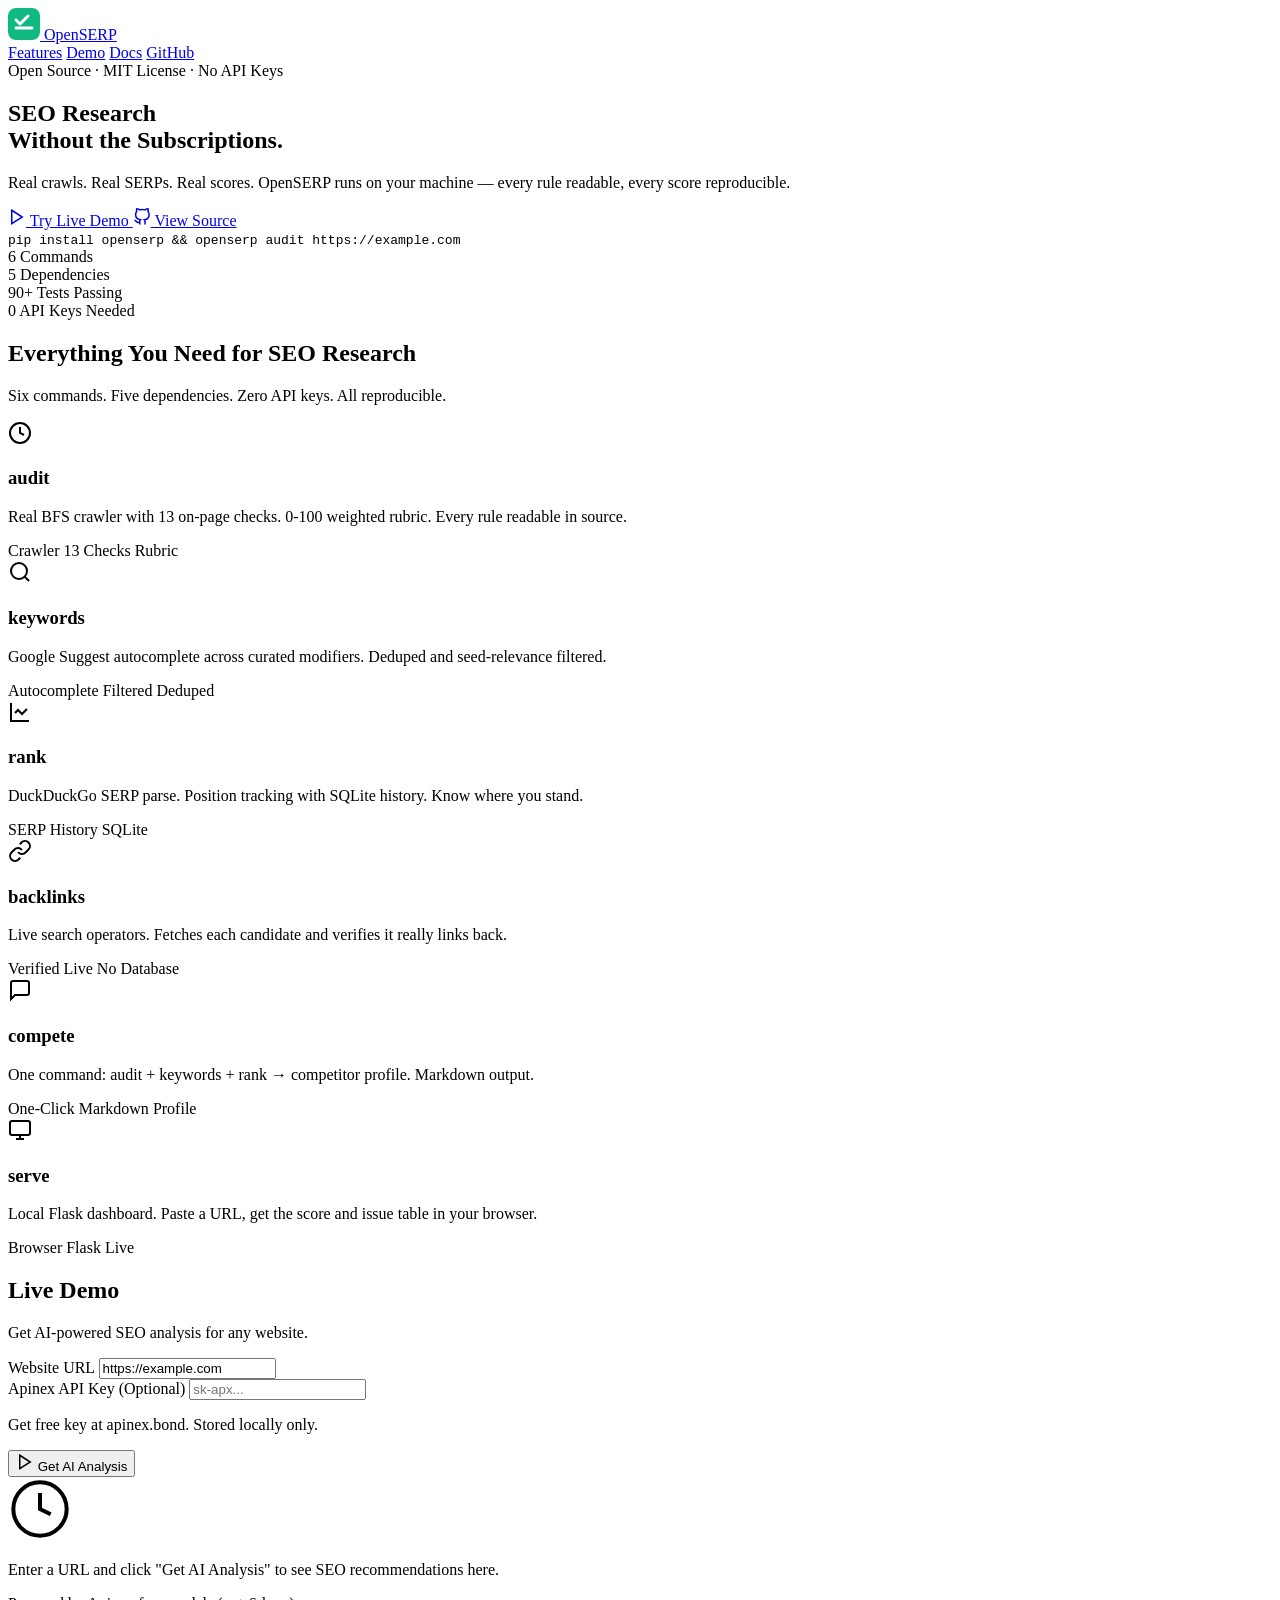
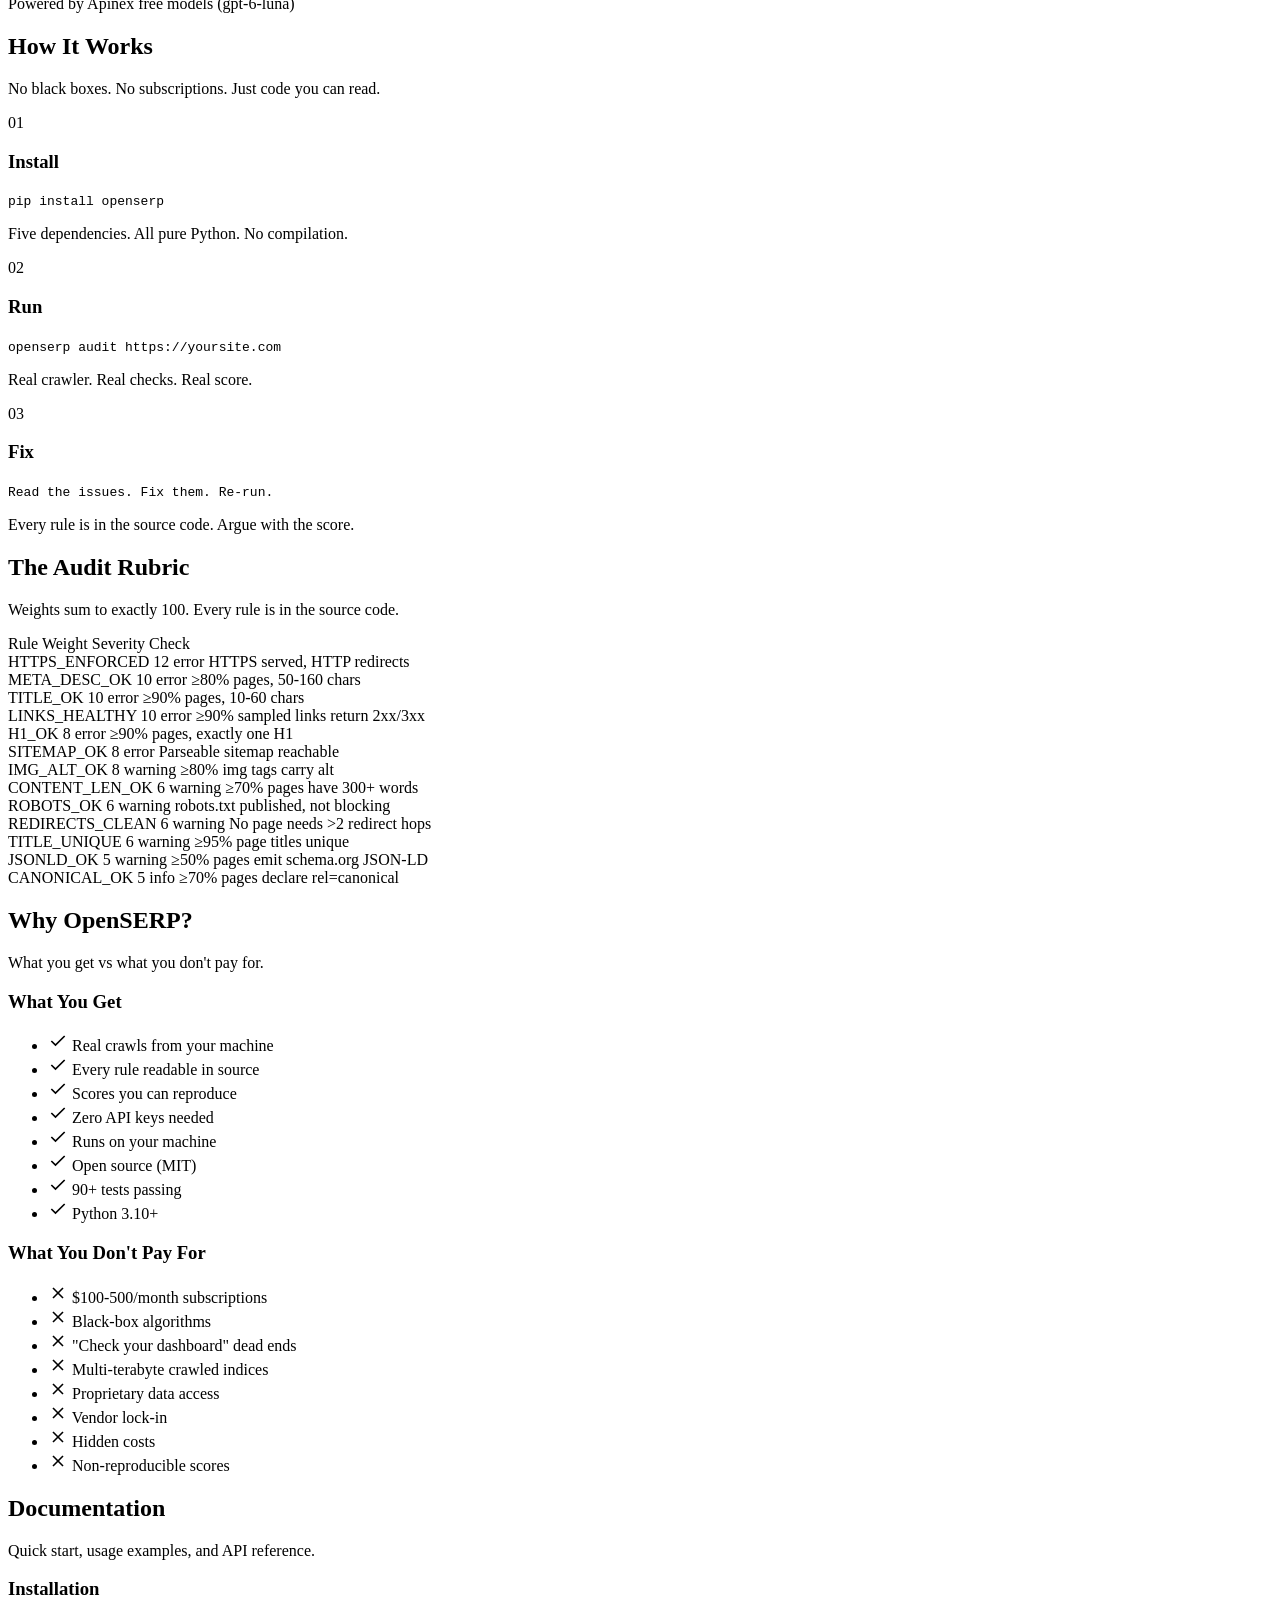
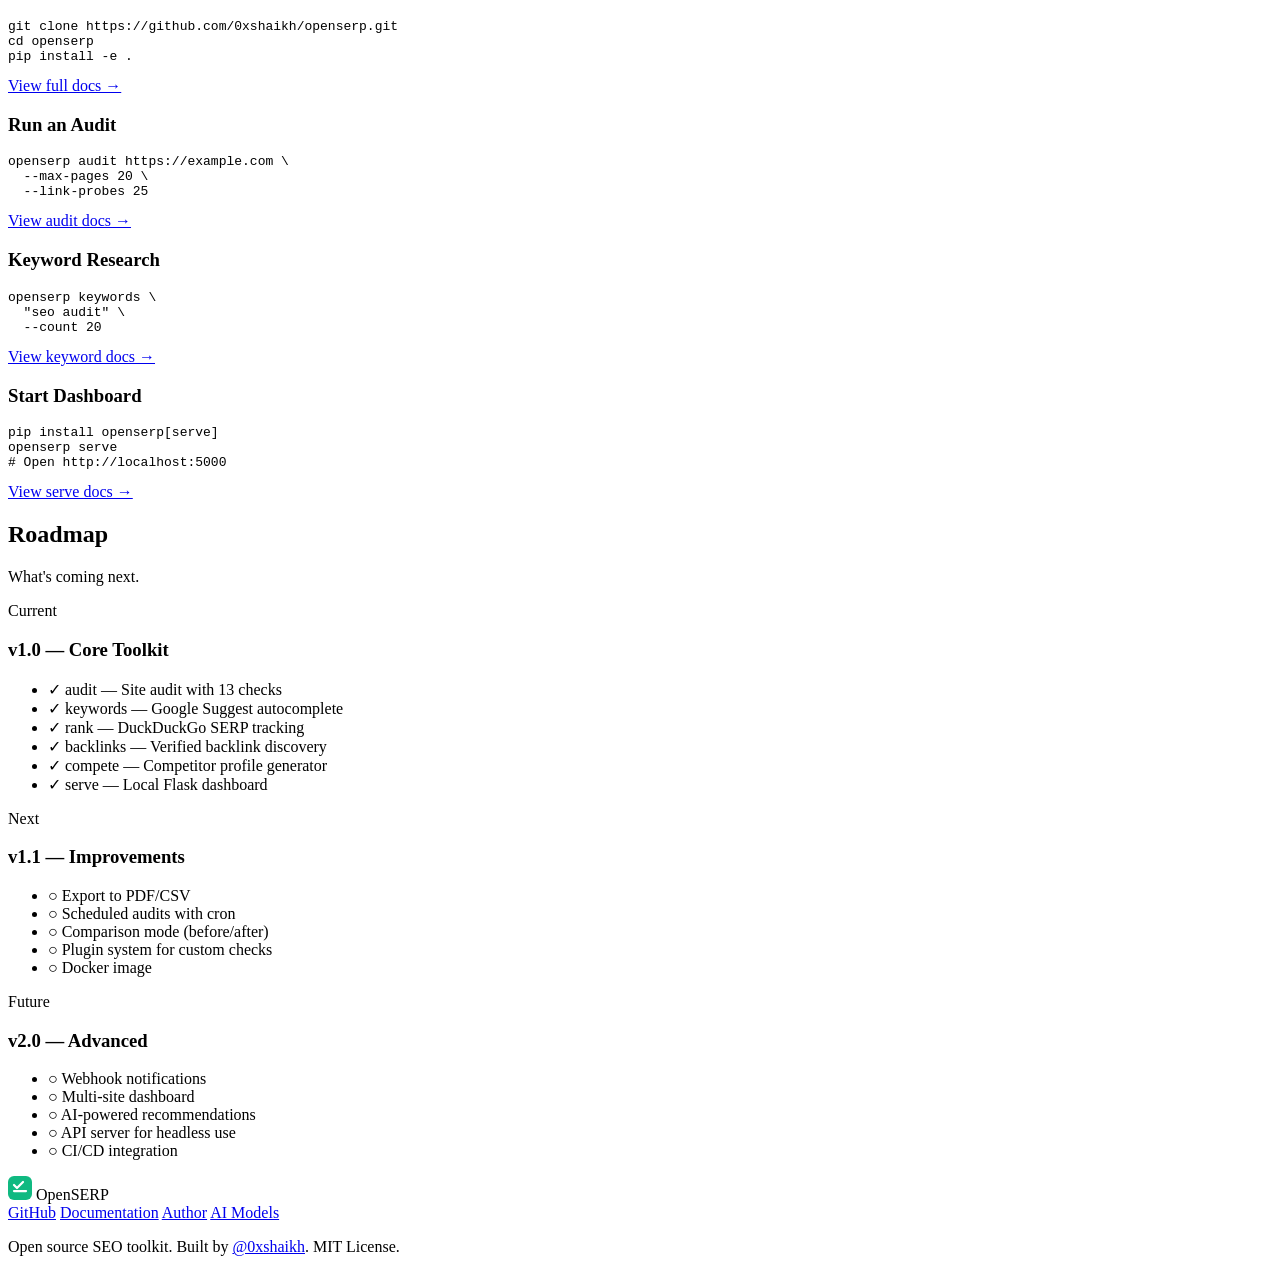
==== site/index.html @ 44f3fa24 "feat: add static website for GitHub Pages deployment Static website features: - Professional UI/UX w" ====
<!DOCTYPE html>
<html lang="en">
<head>
    <meta charset="UTF-8">
    <meta name="viewport" content="width=device-width, initial-scale=1.0">
    <title>OpenSERP — Open-source SEO Research & Site Audit Toolkit</title>
    <meta name="description" content="OpenSERP is a free, open-source SEO toolkit. Run site audits, keyword research, rank tracking, and backlink discovery. No API keys, no subscriptions.">
    <meta name="author" content="0xshaikh">
    <meta property="og:title" content="OpenSERP — Open-source SEO Toolkit">
    <meta property="og:description" content="Real crawls. Real SERPs. Real scores. No subscriptions.">
    <meta property="og:type" content="website">
    <link rel="preconnect" href="https://fonts.googleapis.com">
    <link rel="preconnect" href="https://fonts.gstatic.com" crossorigin>
    <link href="https://fonts.googleapis.com/css2?family=Inter:wght@300;400;500;600;700;800&family=JetBrains+Mono:wght@400;500;600&display=swap" rel="stylesheet">
    <link rel="stylesheet" href="/static/style.css">
    <link rel="icon" href="data:image/svg+xml,<svg xmlns='http://www.w3.org/2000/svg' viewBox='0 0 32 32'><rect width='32' height='32' rx='8' fill='%2310b981'/><path d='M8 12l4 4 8-8' stroke='white' stroke-width='3' stroke-linecap='round' stroke-linejoin='round'/><path d='M8 20h16' stroke='white' stroke-width='3' stroke-linecap='round'/></svg>">
</head>
<body>
    <nav class="nav">
        <div class="nav-container">
            <a href="/" class="nav-logo">
                <svg width="32" height="32" viewBox="0 0 32 32" fill="none">
                    <rect width="32" height="32" rx="8" fill="#10b981"/>
                    <path d="M8 12l4 4 8-8" stroke="#fff" stroke-width="3" stroke-linecap="round" stroke-linejoin="round"/>
                    <path d="M8 20h16" stroke="#fff" stroke-width="3" stroke-linecap="round"/>
                </svg>
                <span>OpenSERP</span>
            </a>
            <div class="nav-links">
                <a href="#features" class="nav-link">Features</a>
                <a href="#demo" class="nav-link">Demo</a>
                <a href="#docs" class="nav-link">Docs</a>
                <a href="https://github.com/0xshaikh/openserp" target="_blank" class="nav-link nav-link-cta">GitHub</a>
            </div>
        </div>
    </nav>

    <main>
        <!-- Hero Section -->
        <section class="hero">
            <div class="hero-content">
                <div class="hero-badge">
                    <span class="badge-dot"></span>
                    Open Source · MIT License · No API Keys
                </div>
                <h1>
                    SEO Research<br>
                    <span class="gradient-text">Without the Subscriptions.</span>
                </h1>
                <p class="hero-subtitle">
                    Real crawls. Real SERPs. Real scores. 
                    OpenSERP runs on your machine — every rule readable, every score reproducible.
                </p>
                <div class="hero-actions">
                    <a href="#demo" class="btn btn-primary">
                        <svg width="18" height="18" viewBox="0 0 24 24" fill="none" stroke="currentColor" stroke-width="2">
                            <polygon points="5 3 19 12 5 21 5 3"></polygon>
                        </svg>
                        Try Live Demo
                    </a>
                    <a href="https://github.com/0xshaikh/openserp" target="_blank" class="btn btn-secondary">
                        <svg width="18" height="18" viewBox="0 0 24 24" fill="none" stroke="currentColor" stroke-width="2">
                            <path d="M9 19c-5 1.5-5-2.5-7-3m14 6v-3.87a3.37 3.37 0 0 0-.94-2.61c3.14-.35 6.44-1.54 6.44-7A5.44 5.44 0 0 0 20 4.77 5.07 5.07 0 0 0 19.91 1S18.73.65 16 2.48a13.38 13.38 0 0 0-7 0C6.27.65 5.09 1 5.09 1A5.07 5.07 0 0 0 5 4.77a5.44 5.44 0 0 0-1.5 3.78c0 5.42 3.3 6.61 6.44 7A3.37 3.37 0 0 0 9 18.13V22"></path>
                        </svg>
                        View Source
                    </a>
                </div>
                <div class="hero-install">
                    <code>pip install openserp && openserp audit https://example.com</code>
                </div>
            </div>
        </section>

        <!-- Stats Section -->
        <section class="stats-section">
            <div class="container">
                <div class="stats-grid">
                    <div class="stat-item">
                        <span class="stat-number">6</span>
                        <span class="stat-label">Commands</span>
                    </div>
                    <div class="stat-item">
                        <span class="stat-number">5</span>
                        <span class="stat-label">Dependencies</span>
                    </div>
                    <div class="stat-item">
                        <span class="stat-number">90+</span>
                        <span class="stat-label">Tests Passing</span>
                    </div>
                    <div class="stat-item">
                        <span class="stat-number">0</span>
                        <span class="stat-label">API Keys Needed</span>
                    </div>
                </div>
            </div>
        </section>

        <!-- Features Section -->
        <section class="section" id="features">
            <div class="container">
                <h2 class="section-title">Everything You Need for SEO Research</h2>
                <p class="section-desc">Six commands. Five dependencies. Zero API keys. All reproducible.</p>
                <div class="features-grid">
                    <div class="feature-card">
                        <div class="feature-icon">
                            <svg width="24" height="24" viewBox="0 0 24 24" fill="none" stroke="currentColor" stroke-width="2">
                                <circle cx="12" cy="12" r="10"></circle>
                                <path d="M12 6v6l4 2"></path>
                            </svg>
                        </div>
                        <h3>audit</h3>
                        <p>Real BFS crawler with 13 on-page checks. 0-100 weighted rubric. Every rule readable in source.</p>
                        <div class="feature-tags">
                            <span class="tag">Crawler</span>
                            <span class="tag">13 Checks</span>
                            <span class="tag">Rubric</span>
                        </div>
                    </div>
                    <div class="feature-card">
                        <div class="feature-icon">
                            <svg width="24" height="24" viewBox="0 0 24 24" fill="none" stroke="currentColor" stroke-width="2">
                                <circle cx="11" cy="11" r="8"></circle>
                                <path d="m21 21-4.35-4.35"></path>
                            </svg>
                        </div>
                        <h3>keywords</h3>
                        <p>Google Suggest autocomplete across curated modifiers. Deduped and seed-relevance filtered.</p>
                        <div class="feature-tags">
                            <span class="tag">Autocomplete</span>
                            <span class="tag">Filtered</span>
                            <span class="tag">Deduped</span>
                        </div>
                    </div>
                    <div class="feature-card">
                        <div class="feature-icon">
                            <svg width="24" height="24" viewBox="0 0 24 24" fill="none" stroke="currentColor" stroke-width="2">
                                <path d="M3 3v18h18"></path>
                                <path d="m19 9-5 5-4-4-3 3"></path>
                            </svg>
                        </div>
                        <h3>rank</h3>
                        <p>DuckDuckGo SERP parse. Position tracking with SQLite history. Know where you stand.</p>
                        <div class="feature-tags">
                            <span class="tag">SERP</span>
                            <span class="tag">History</span>
                            <span class="tag">SQLite</span>
                        </div>
                    </div>
                    <div class="feature-card">
                        <div class="feature-icon">
                            <svg width="24" height="24" viewBox="0 0 24 24" fill="none" stroke="currentColor" stroke-width="2">
                                <path d="M10 13a5 5 0 0 0 7.54.54l3-3a5 5 0 0 0-7.07-7.07l-1.72 1.71"></path>
                                <path d="M14 11a5 5 0 0 0-7.54-.54l-3 3a5 5 0 0 0 7.07 7.07l1.71-1.71"></path>
                            </svg>
                        </div>
                        <h3>backlinks</h3>
                        <p>Live search operators. Fetches each candidate and verifies it really links back.</p>
                        <div class="feature-tags">
                            <span class="tag">Verified</span>
                            <span class="tag">Live</span>
                            <span class="tag">No Database</span>
                        </div>
                    </div>
                    <div class="feature-card">
                        <div class="feature-icon">
                            <svg width="24" height="24" viewBox="0 0 24 24" fill="none" stroke="currentColor" stroke-width="2">
                                <path d="M21 15a2 2 0 0 1-2 2H7l-4 4V5a2 2 0 0 1 2-2h14a2 2 0 0 1 2 2z"></path>
                            </svg>
                        </div>
                        <h3>compete</h3>
                        <p>One command: audit + keywords + rank → competitor profile. Markdown output.</p>
                        <div class="feature-tags">
                            <span class="tag">One-Click</span>
                            <span class="tag">Markdown</span>
                            <span class="tag">Profile</span>
                        </div>
                    </div>
                    <div class="feature-card">
                        <div class="feature-icon">
                            <svg width="24" height="24" viewBox="0 0 24 24" fill="none" stroke="currentColor" stroke-width="2">
                                <rect x="2" y="3" width="20" height="14" rx="2" ry="2"></rect>
                                <line x1="8" y1="21" x2="16" y2="21"></line>
                                <line x1="12" y1="17" x2="12" y2="21"></line>
                            </svg>
                        </div>
                        <h3>serve</h3>
                        <p>Local Flask dashboard. Paste a URL, get the score and issue table in your browser.</p>
                        <div class="feature-tags">
                            <span class="tag">Browser</span>
                            <span class="tag">Flask</span>
                            <span class="tag">Live</span>
                        </div>
                    </div>
                </div>
            </div>
        </section>

        <!-- Live Demo Section -->
        <section class="section section-dark" id="demo">
            <div class="container">
                <h2 class="section-title">Live Demo</h2>
                <p class="section-desc">Get AI-powered SEO analysis for any website.</p>
                <div class="demo-container">
                    <div class="demo-form">
                        <div class="form-group">
                            <label for="demo-url">Website URL</label>
                            <input type="text" id="demo-url" placeholder="https://example.com" value="https://example.com">
                        </div>
                        <div class="form-group">
                            <label for="api-key">Apinex API Key (Optional)</label>
                            <input type="password" id="api-key" placeholder="sk-apx...">
                            <p class="form-hint">Get free key at apinex.bond. Stored locally only.</p>
                        </div>
                        <button class="btn btn-primary btn-block" id="run-analysis">
                            <svg width="18" height="18" viewBox="0 0 24 24" fill="none" stroke="currentColor" stroke-width="2">
                                <polygon points="5 3 19 12 5 21 5 3"></polygon>
                            </svg>
                            Get AI Analysis
                        </button>
                    </div>
                    <div class="demo-results" id="demo-results">
                        <div class="empty-state">
                            <svg width="64" height="64" viewBox="0 0 24 24" fill="none" stroke="currentColor" stroke-width="1.5">
                                <path d="M12 2a10 10 0 1 0 10 10 10 10 0 0 0-10-10z"/>
                                <path d="M12 6v6l4 2"/>
                            </svg>
                            <p>Enter a URL and click "Get AI Analysis" to see SEO recommendations here.</p>
                            <p class="empty-note">Powered by Apinex free models (gpt-6-luna)</p>
                        </div>
                    </div>
                </div>
            </div>
        </section>

        <!-- How It Works Section -->
        <section class="section" id="how-it-works">
            <div class="container">
                <h2 class="section-title">How It Works</h2>
                <p class="section-desc">No black boxes. No subscriptions. Just code you can read.</p>
                <div class="how-grid">
                    <div class="how-step">
                        <div class="step-number">01</div>
                        <h3>Install</h3>
                        <code>pip install openserp</code>
                        <p>Five dependencies. All pure Python. No compilation.</p>
                    </div>
                    <div class="how-step">
                        <div class="step-number">02</div>
                        <h3>Run</h3>
                        <code>openserp audit https://yoursite.com</code>
                        <p>Real crawler. Real checks. Real score.</p>
                    </div>
                    <div class="how-step">
                        <div class="step-number">03</div>
                        <h3>Fix</h3>
                        <code>Read the issues. Fix them. Re-run.</code>
                        <p>Every rule is in the source code. Argue with the score.</p>
                    </div>
                </div>
            </div>
        </section>

        <!-- Rubric Section -->
        <section class="section section-dark" id="rubric">
            <div class="container">
                <h2 class="section-title">The Audit Rubric</h2>
                <p class="section-desc">Weights sum to exactly 100. Every rule is in the source code.</p>
                <div class="rubric-table">
                    <div class="rubric-header">
                        <span>Rule</span>
                        <span>Weight</span>
                        <span>Severity</span>
                        <span>Check</span>
                    </div>
                    <div class="rubric-row">
                        <span class="rubric-rule">HTTPS_ENFORCED</span>
                        <span class="rubric-weight">12</span>
                        <span class="rubric-severity error">error</span>
                        <span class="rubric-check">HTTPS served, HTTP redirects</span>
                    </div>
                    <div class="rubric-row">
                        <span class="rubric-rule">META_DESC_OK</span>
                        <span class="rubric-weight">10</span>
                        <span class="rubric-severity error">error</span>
                        <span class="rubric-check">≥80% pages, 50-160 chars</span>
                    </div>
                    <div class="rubric-row">
                        <span class="rubric-rule">TITLE_OK</span>
                        <span class="rubric-weight">10</span>
                        <span class="rubric-severity error">error</span>
                        <span class="rubric-check">≥90% pages, 10-60 chars</span>
                    </div>
                    <div class="rubric-row">
                        <span class="rubric-rule">LINKS_HEALTHY</span>
                        <span class="rubric-weight">10</span>
                        <span class="rubric-severity error">error</span>
                        <span class="rubric-check">≥90% sampled links return 2xx/3xx</span>
                    </div>
                    <div class="rubric-row">
                        <span class="rubric-rule">H1_OK</span>
                        <span class="rubric-weight">8</span>
                        <span class="rubric-severity error">error</span>
                        <span class="rubric-check">≥90% pages, exactly one H1</span>
                    </div>
                    <div class="rubric-row">
                        <span class="rubric-rule">SITEMAP_OK</span>
                        <span class="rubric-weight">8</span>
                        <span class="rubric-severity error">error</span>
                        <span class="rubric-check">Parseable sitemap reachable</span>
                    </div>
                    <div class="rubric-row">
                        <span class="rubric-rule">IMG_ALT_OK</span>
                        <span class="rubric-weight">8</span>
                        <span class="rubric-severity warning">warning</span>
                        <span class="rubric-check">≥80% img tags carry alt</span>
                    </div>
                    <div class="rubric-row">
                        <span class="rubric-rule">CONTENT_LEN_OK</span>
                        <span class="rubric-weight">6</span>
                        <span class="rubric-severity warning">warning</span>
                        <span class="rubric-check">≥70% pages have 300+ words</span>
                    </div>
                    <div class="rubric-row">
                        <span class="rubric-rule">ROBOTS_OK</span>
                        <span class="rubric-weight">6</span>
                        <span class="rubric-severity warning">warning</span>
                        <span class="rubric-check">robots.txt published, not blocking</span>
                    </div>
                    <div class="rubric-row">
                        <span class="rubric-rule">REDIRECTS_CLEAN</span>
                        <span class="rubric-weight">6</span>
                        <span class="rubric-severity warning">warning</span>
                        <span class="rubric-check">No page needs >2 redirect hops</span>
                    </div>
                    <div class="rubric-row">
                        <span class="rubric-rule">TITLE_UNIQUE</span>
                        <span class="rubric-weight">6</span>
                        <span class="rubric-severity warning">warning</span>
                        <span class="rubric-check">≥95% page titles unique</span>
                    </div>
                    <div class="rubric-row">
                        <span class="rubric-rule">JSONLD_OK</span>
                        <span class="rubric-weight">5</span>
                        <span class="rubric-severity warning">warning</span>
                        <span class="rubric-check">≥50% pages emit schema.org JSON-LD</span>
                    </div>
                    <div class="rubric-row">
                        <span class="rubric-rule">CANONICAL_OK</span>
                        <span class="rubric-weight">5</span>
                        <span class="rubric-severity info">info</span>
                        <span class="rubric-check">≥70% pages declare rel=canonical</span>
                    </div>
                </div>
            </div>
        </section>

        <!-- Comparison Section -->
        <section class="section" id="comparison">
            <div class="container">
                <h2 class="section-title">Why OpenSERP?</h2>
                <p class="section-desc">What you get vs what you don't pay for.</p>
                <div class="comparison-grid">
                    <div class="comparison-card">
                        <h3>What You Get</h3>
                        <ul class="check-list">
                            <li><svg width="20" height="20" viewBox="0 0 24 24" fill="none" stroke="currentColor" stroke-width="2"><polyline points="20 6 9 17 4 12"></polyline></svg> Real crawls from your machine</li>
                            <li><svg width="20" height="20" viewBox="0 0 24 24" fill="none" stroke="currentColor" stroke-width="2"><polyline points="20 6 9 17 4 12"></polyline></svg> Every rule readable in source</li>
                            <li><svg width="20" height="20" viewBox="0 0 24 24" fill="none" stroke="currentColor" stroke-width="2"><polyline points="20 6 9 17 4 12"></polyline></svg> Scores you can reproduce</li>
                            <li><svg width="20" height="20" viewBox="0 0 24 24" fill="none" stroke="currentColor" stroke-width="2"><polyline points="20 6 9 17 4 12"></polyline></svg> Zero API keys needed</li>
                            <li><svg width="20" height="20" viewBox="0 0 24 24" fill="none" stroke="currentColor" stroke-width="2"><polyline points="20 6 9 17 4 12"></polyline></svg> Runs on your machine</li>
                            <li><svg width="20" height="20" viewBox="0 0 24 24" fill="none" stroke="currentColor" stroke-width="2"><polyline points="20 6 9 17 4 12"></polyline></svg> Open source (MIT)</li>
                            <li><svg width="20" height="20" viewBox="0 0 24 24" fill="none" stroke="currentColor" stroke-width="2"><polyline points="20 6 9 17 4 12"></polyline></svg> 90+ tests passing</li>
                            <li><svg width="20" height="20" viewBox="0 0 24 24" fill="none" stroke="currentColor" stroke-width="2"><polyline points="20 6 9 17 4 12"></polyline></svg> Python 3.10+</li>
                        </ul>
                    </div>
                    <div class="comparison-card">
                        <h3>What You Don't Pay For</h3>
                        <ul class="cross-list">
                            <li><svg width="20" height="20" viewBox="0 0 24 24" fill="none" stroke="currentColor" stroke-width="2"><line x1="18" y1="6" x2="6" y2="18"></line><line x1="6" y1="6" x2="18" y2="18"></line></svg> $100-500/month subscriptions</li>
                            <li><svg width="20" height="20" viewBox="0 0 24 24" fill="none" stroke="currentColor" stroke-width="2"><line x1="18" y1="6" x2="6" y2="18"></line><line x1="6" y1="6" x2="18" y2="18"></line></svg> Black-box algorithms</li>
                            <li><svg width="20" height="20" viewBox="0 0 24 24" fill="none" stroke="currentColor" stroke-width="2"><line x1="18" y1="6" x2="6" y2="18"></line><line x1="6" y1="6" x2="18" y2="18"></line></svg> "Check your dashboard" dead ends</li>
                            <li><svg width="20" height="20" viewBox="0 0 24 24" fill="none" stroke="currentColor" stroke-width="2"><line x1="18" y1="6" x2="6" y2="18"></line><line x1="6" y1="6" x2="18" y2="18"></line></svg> Multi-terabyte crawled indices</li>
                            <li><svg width="20" height="20" viewBox="0 0 24 24" fill="none" stroke="currentColor" stroke-width="2"><line x1="18" y1="6" x2="6" y2="18"></line><line x1="6" y1="6" x2="18" y2="18"></line></svg> Proprietary data access</li>
                            <li><svg width="20" height="20" viewBox="0 0 24 24" fill="none" stroke="currentColor" stroke-width="2"><line x1="18" y1="6" x2="6" y2="18"></line><line x1="6" y1="6" x2="18" y2="18"></line></svg> Vendor lock-in</li>
                            <li><svg width="20" height="20" viewBox="0 0 24 24" fill="none" stroke="currentColor" stroke-width="2"><line x1="18" y1="6" x2="6" y2="18"></line><line x1="6" y1="6" x2="18" y2="18"></line></svg> Hidden costs</li>
                            <li><svg width="20" height="20" viewBox="0 0 24 24" fill="none" stroke="currentColor" stroke-width="2"><line x1="18" y1="6" x2="6" y2="18"></line><line x1="6" y1="6" x2="18" y2="18"></line></svg> Non-reproducible scores</li>
                        </ul>
                    </div>
                </div>
            </div>
        </section>

        <!-- Docs Section -->
        <section class="section section-dark" id="docs">
            <div class="container">
                <h2 class="section-title">Documentation</h2>
                <p class="section-desc">Quick start, usage examples, and API reference.</p>
                <div class="docs-grid">
                    <div class="doc-card">
                        <h3>Installation</h3>
                        <pre><code>git clone https://github.com/0xshaikh/openserp.git
cd openserp
pip install -e .</code></pre>
                        <a href="https://github.com/0xshaikh/openserp#quick-start" target="_blank" class="doc-link">View full docs →</a>
                    </div>
                    <div class="doc-card">
                        <h3>Run an Audit</h3>
                        <pre><code>openserp audit https://example.com \
  --max-pages 20 \
  --link-probes 25</code></pre>
                        <a href="https://github.com/0xshaikh/openserp#audit--crawl-check-score" target="_blank" class="doc-link">View audit docs →</a>
                    </div>
                    <div class="doc-card">
                        <h3>Keyword Research</h3>
                        <pre><code>openserp keywords \
  "seo audit" \
  --count 20</code></pre>
                        <a href="https://github.com/0xshaikh/openserp#keywords--google-suggest-autocomplete" target="_blank" class="doc-link">View keyword docs →</a>
                    </div>
                    <div class="doc-card">
                        <h3>Start Dashboard</h3>
                        <pre><code>pip install openserp[serve]
openserp serve
# Open http://localhost:5000</code></pre>
                        <a href="https://github.com/0xshaikh/openserp#serve--local-dashboard" target="_blank" class="doc-link">View serve docs →</a>
                    </div>
                </div>
            </div>
        </section>

        <!-- Roadmap Section -->
        <section class="section" id="roadmap">
            <div class="container">
                <h2 class="section-title">Roadmap</h2>
                <p class="section-desc">What's coming next.</p>
                <div class="roadmap-grid">
                    <div class="roadmap-card current">
                        <div class="roadmap-status">Current</div>
                        <h3>v1.0 — Core Toolkit</h3>
                        <ul>
                            <li>✓ audit — Site audit with 13 checks</li>
                            <li>✓ keywords — Google Suggest autocomplete</li>
                            <li>✓ rank — DuckDuckGo SERP tracking</li>
                            <li>✓ backlinks — Verified backlink discovery</li>
                            <li>✓ compete — Competitor profile generator</li>
                            <li>✓ serve — Local Flask dashboard</li>
                        </ul>
                    </div>
                    <div class="roadmap-card next">
                        <div class="roadmap-status">Next</div>
                        <h3>v1.1 — Improvements</h3>
                        <ul>
                            <li>○ Export to PDF/CSV</li>
                            <li>○ Scheduled audits with cron</li>
                            <li>○ Comparison mode (before/after)</li>
                            <li>○ Plugin system for custom checks</li>
                            <li>○ Docker image</li>
                        </ul>
                    </div>
                    <div class="roadmap-card future">
                        <div class="roadmap-status">Future</div>
                        <h3>v2.0 — Advanced</h3>
                        <ul>
                            <li>○ Webhook notifications</li>
                            <li>○ Multi-site dashboard</li>
                            <li>○ AI-powered recommendations</li>
                            <li>○ API server for headless use</li>
                            <li>○ CI/CD integration</li>
                        </ul>
                    </div>
                </div>
            </div>
        </section>
    </main>

    <footer class="footer">
        <div class="container">
            <div class="footer-content">
                <div class="footer-brand">
                    <svg width="24" height="24" viewBox="0 0 32 32" fill="none">
                        <rect width="32" height="32" rx="8" fill="#10b981"/>
                        <path d="M8 12l4 4 8-8" stroke="#fff" stroke-width="3" stroke-linecap="round" stroke-linejoin="round"/>
                        <path d="M8 20h16" stroke="#fff" stroke-width="3" stroke-linecap="round"/>
                    </svg>
                    <span>OpenSERP</span>
                </div>
                <div class="footer-links">
                    <a href="https://github.com/0xshaikh/openserp" target="_blank">GitHub</a>
                    <a href="https://github.com/0xshaikh/openserp#readme" target="_blank">Documentation</a>
                    <a href="https://github.com/0xshaikh" target="_blank">Author</a>
                    <a href="https://apinex.bond" target="_blank">AI Models</a>
                </div>
            </div>
            <p class="footer-copy">Open source SEO toolkit. Built by <a href="https://github.com/0xshaikh" target="_blank">@0xshaikh</a>. MIT License.</p>
        </div>
    </footer>

    <script src="/static/app.js"></script>
</body>
</html>
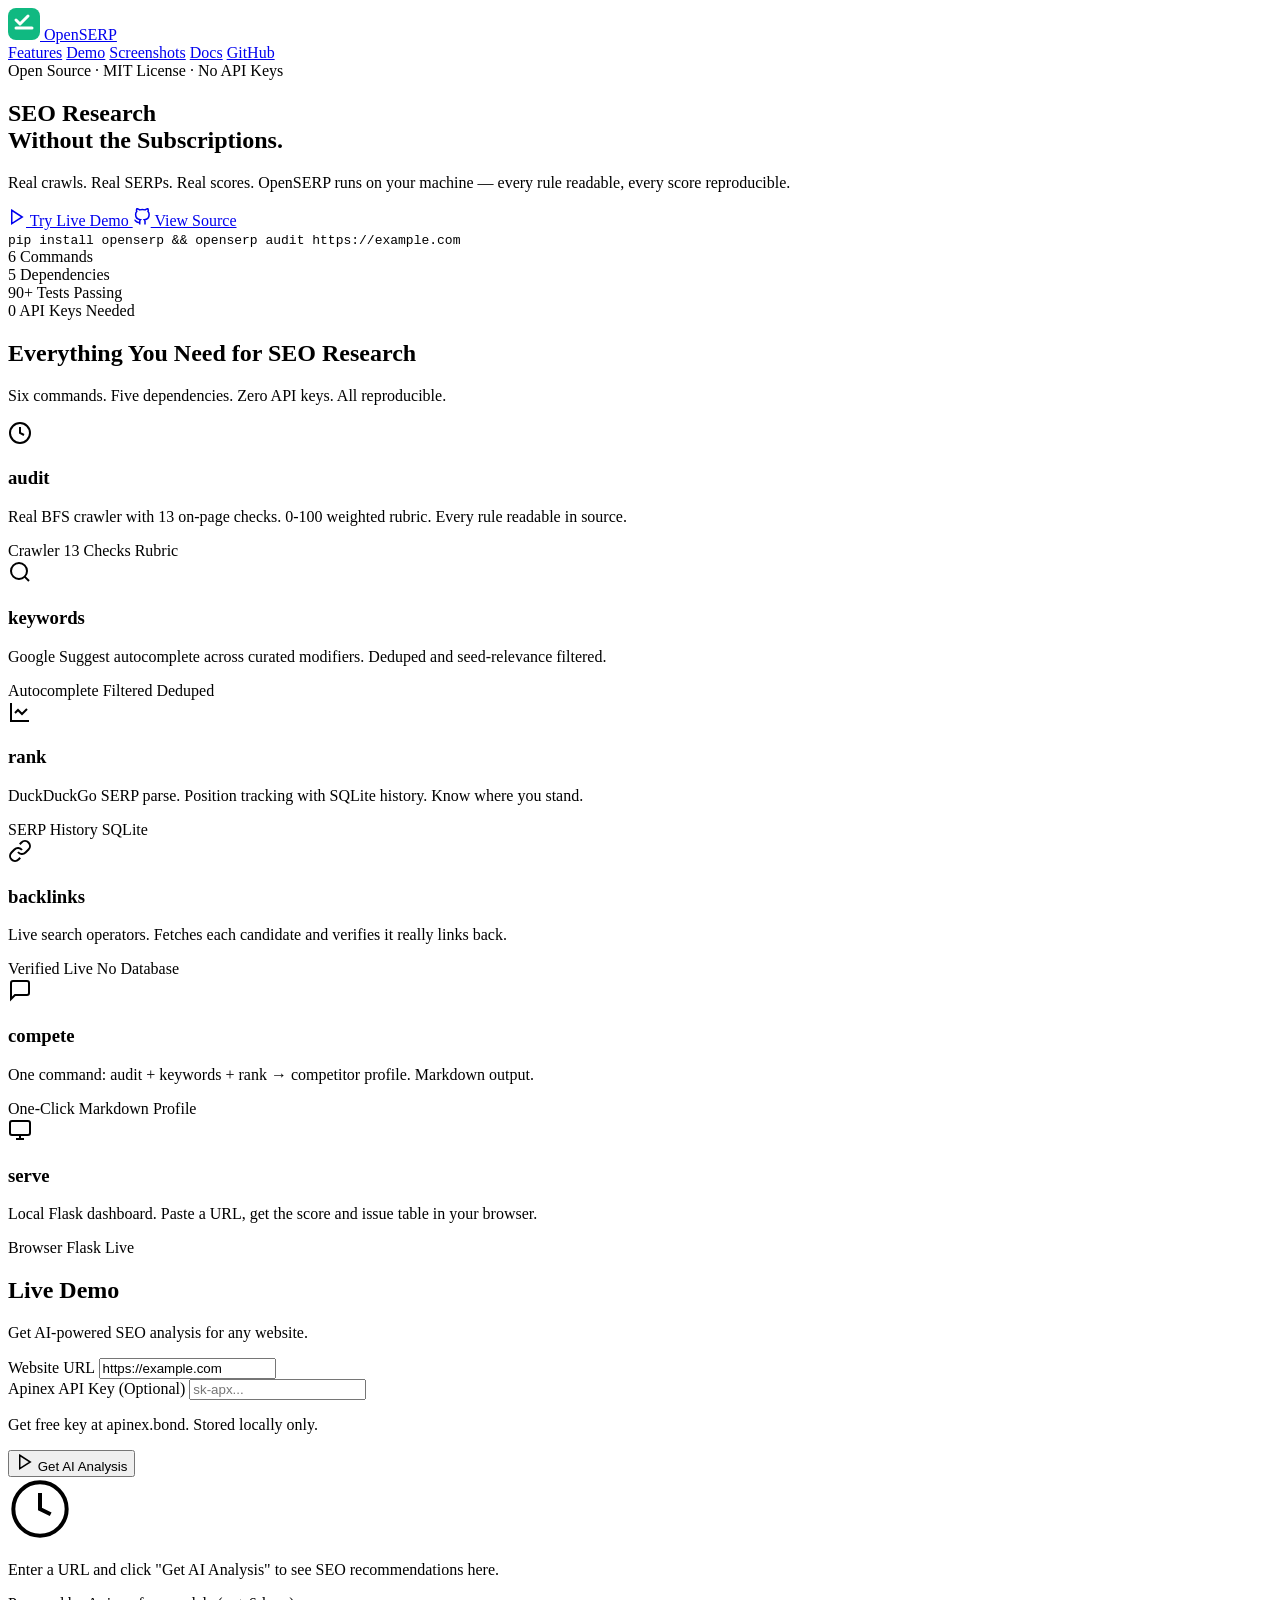
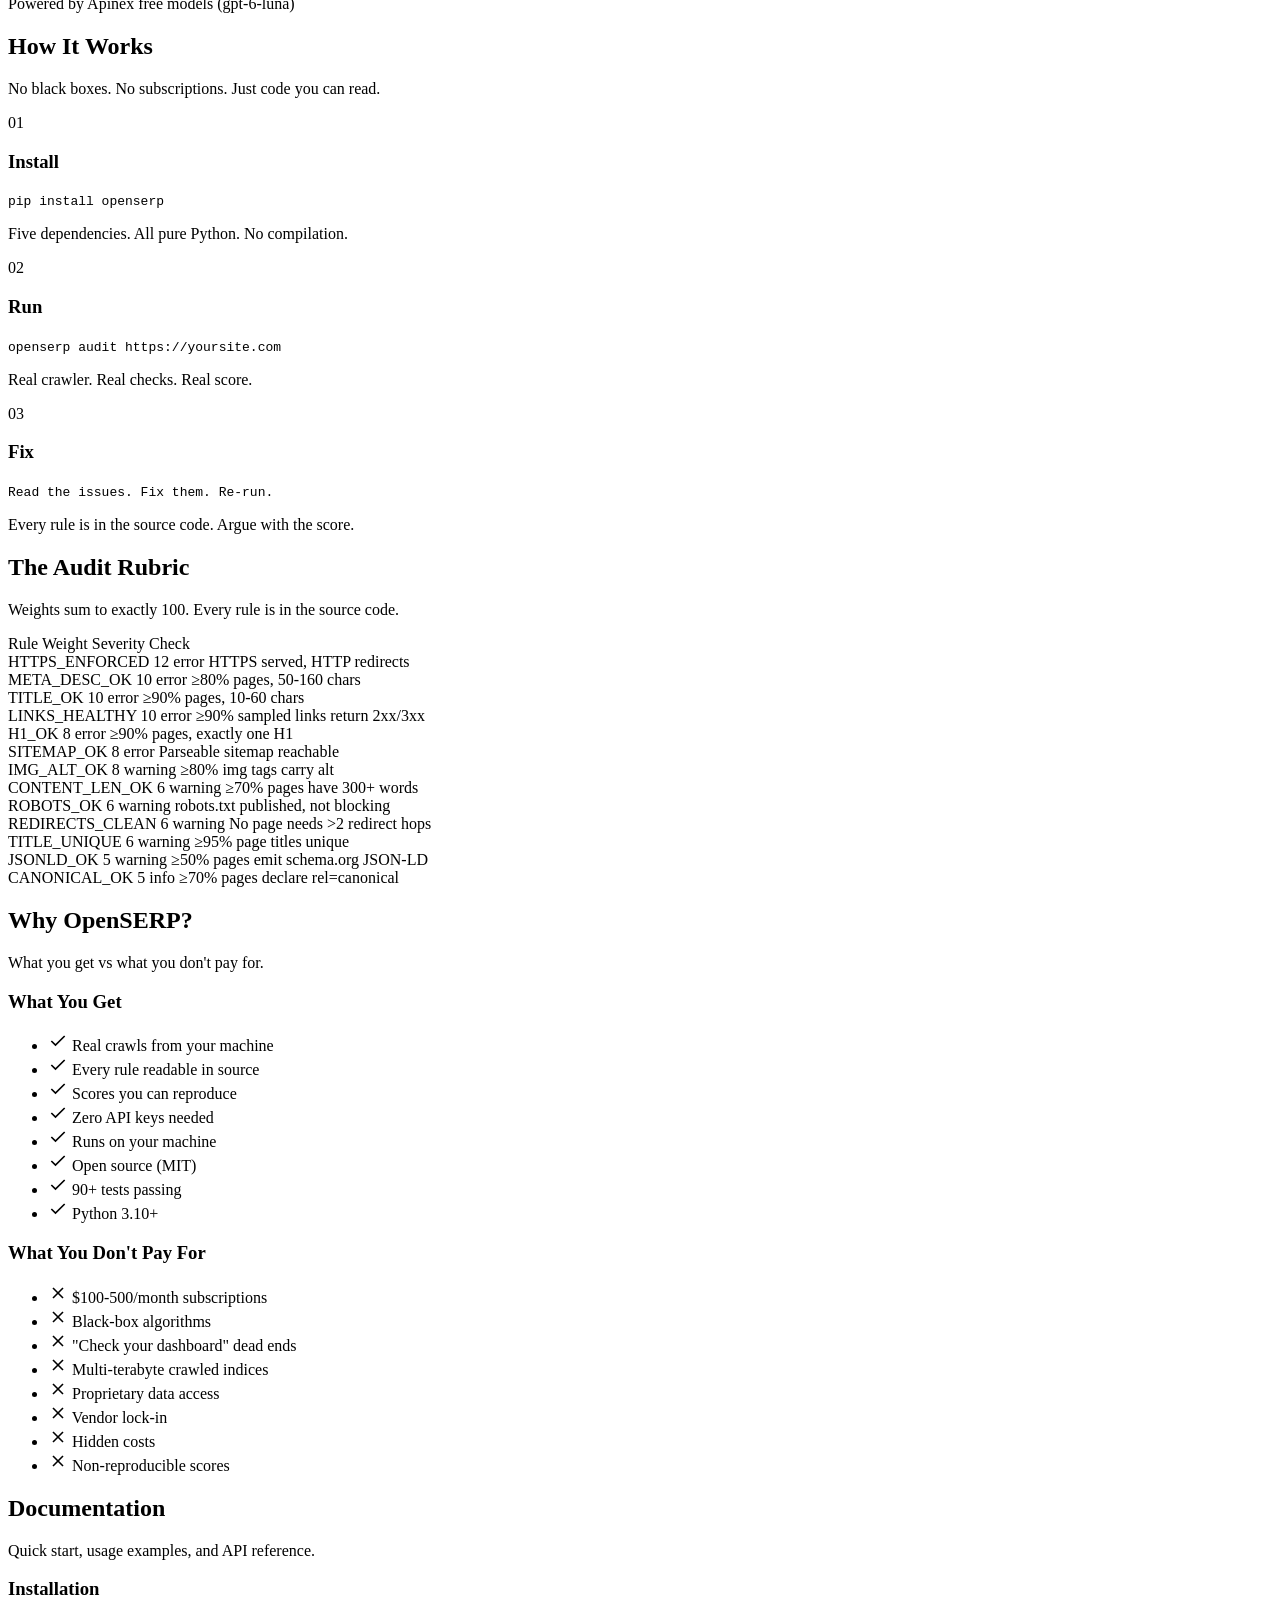
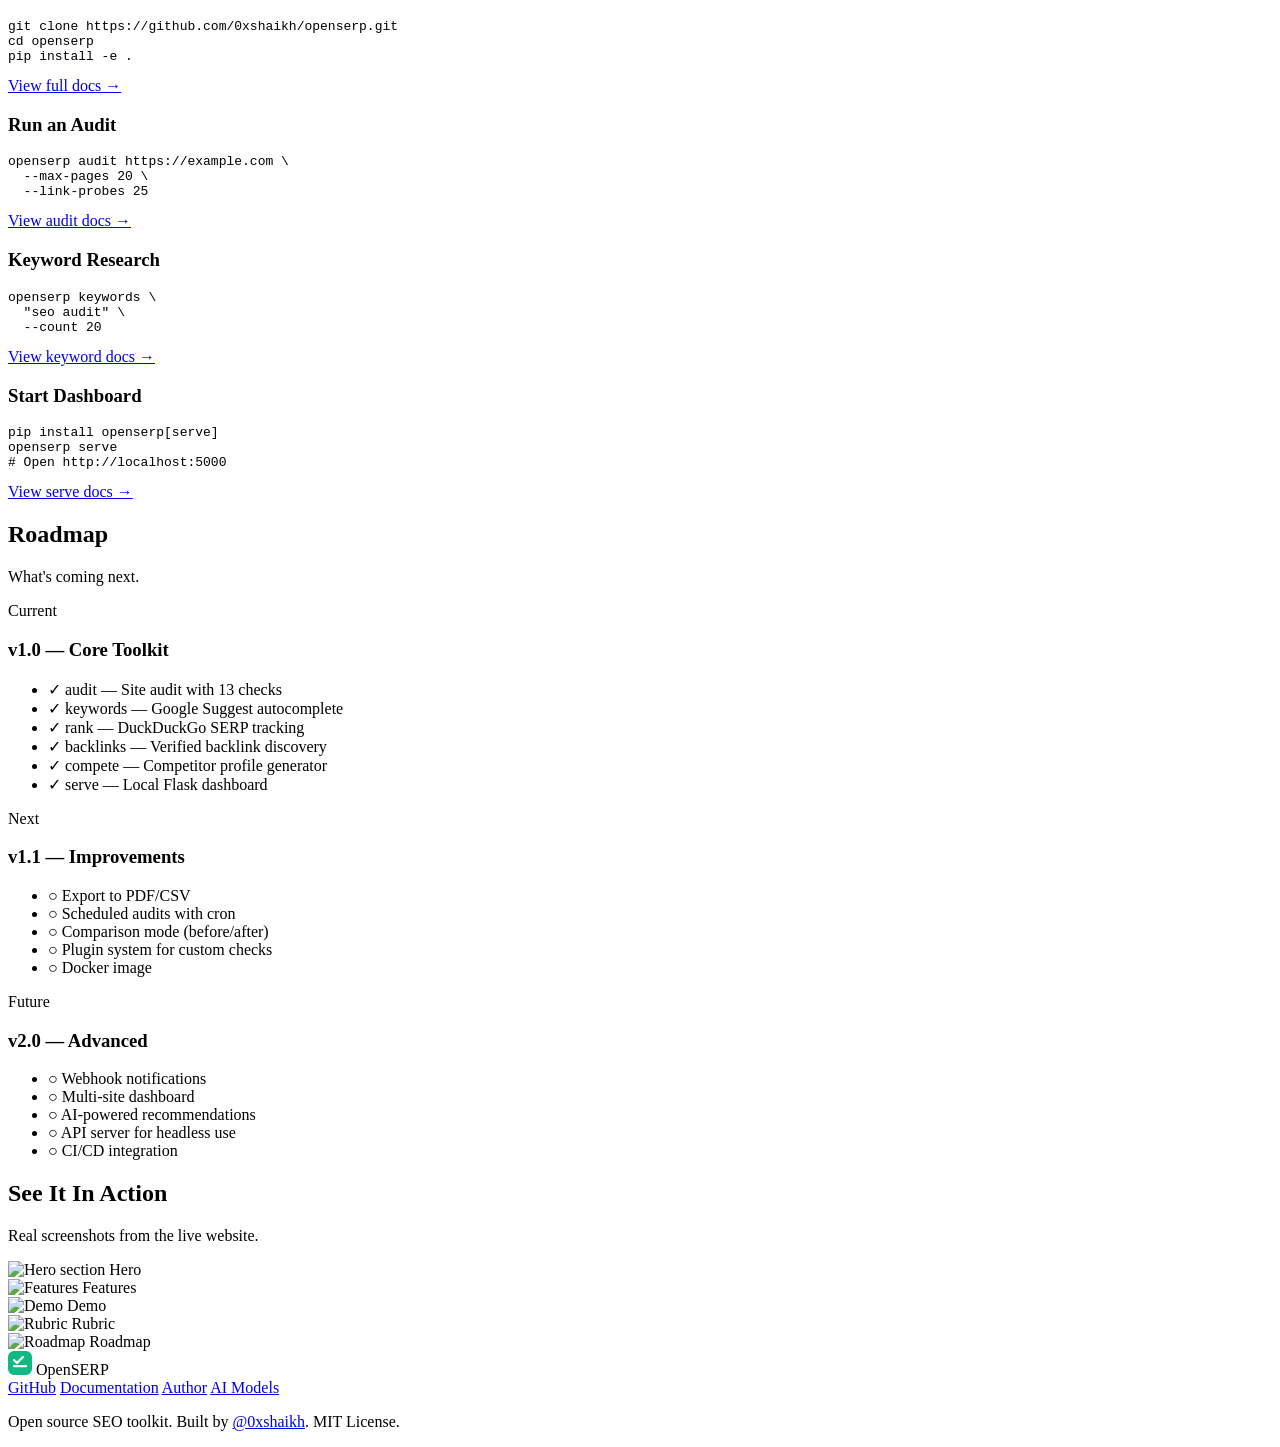
==== commit 1970330d: "feat: add real screenshots from live website - 5 real screenshots from https://0xshaikh.github.io/op" ====
--- a/site/index.html
+++ b/site/index.html
@@ -29,6 +29,7 @@
             <div class="nav-links">
                 <a href="#features" class="nav-link">Features</a>
                 <a href="#demo" class="nav-link">Demo</a>
+                <a href="#screenshots" class="nav-link">Screenshots</a>
                 <a href="#docs" class="nav-link">Docs</a>
                 <a href="https://github.com/0xshaikh/openserp" target="_blank" class="nav-link nav-link-cta">GitHub</a>
             </div>
@@ -471,6 +472,36 @@
                 </div>
             </div>
         </section>
+
+        <!-- Screenshots Section -->
+        <section class="section section-dark" id="screenshots">
+            <div class="container">
+                <h2 class="section-title">See It In Action</h2>
+                <p class="section-desc">Real screenshots from the live website.</p>
+                <div class="screenshot-grid">
+                    <div class="screenshot-card">
+                        <img src="/assets/openserp-live-hero.png" alt="Hero section" loading="lazy">
+                        <span class="screenshot-label">Hero</span>
+                    </div>
+                    <div class="screenshot-card">
+                        <img src="/assets/openserp-live-features.png" alt="Features" loading="lazy">
+                        <span class="screenshot-label">Features</span>
+                    </div>
+                    <div class="screenshot-card">
+                        <img src="/assets/openserp-live-demo.png" alt="Demo" loading="lazy">
+                        <span class="screenshot-label">Demo</span>
+                    </div>
+                    <div class="screenshot-card">
+                        <img src="/assets/openserp-live-rubric.png" alt="Rubric" loading="lazy">
+                        <span class="screenshot-label">Rubric</span>
+                    </div>
+                    <div class="screenshot-card">
+                        <img src="/assets/openserp-live-roadmap.png" alt="Roadmap" loading="lazy">
+                        <span class="screenshot-label">Roadmap</span>
+                    </div>
+                </div>
+            </div>
+        </section>
     </main>
 
     <footer class="footer">
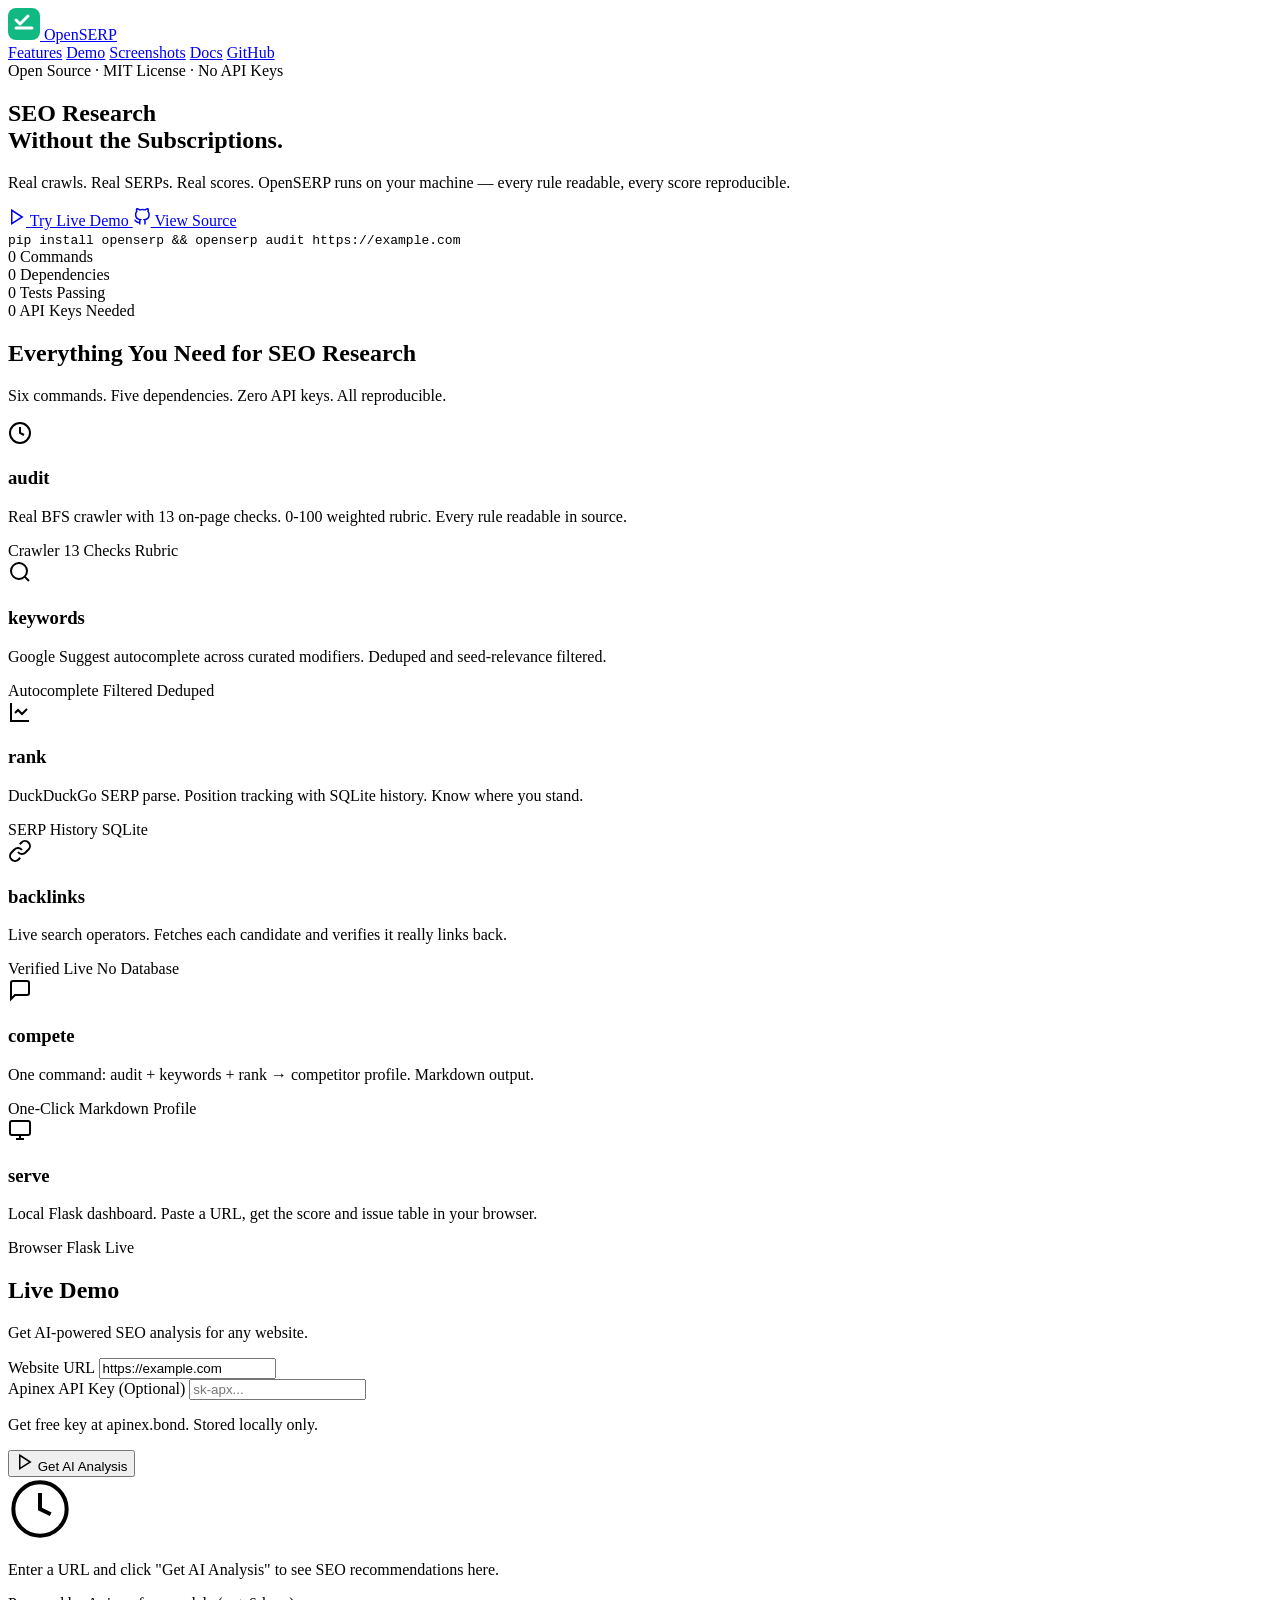
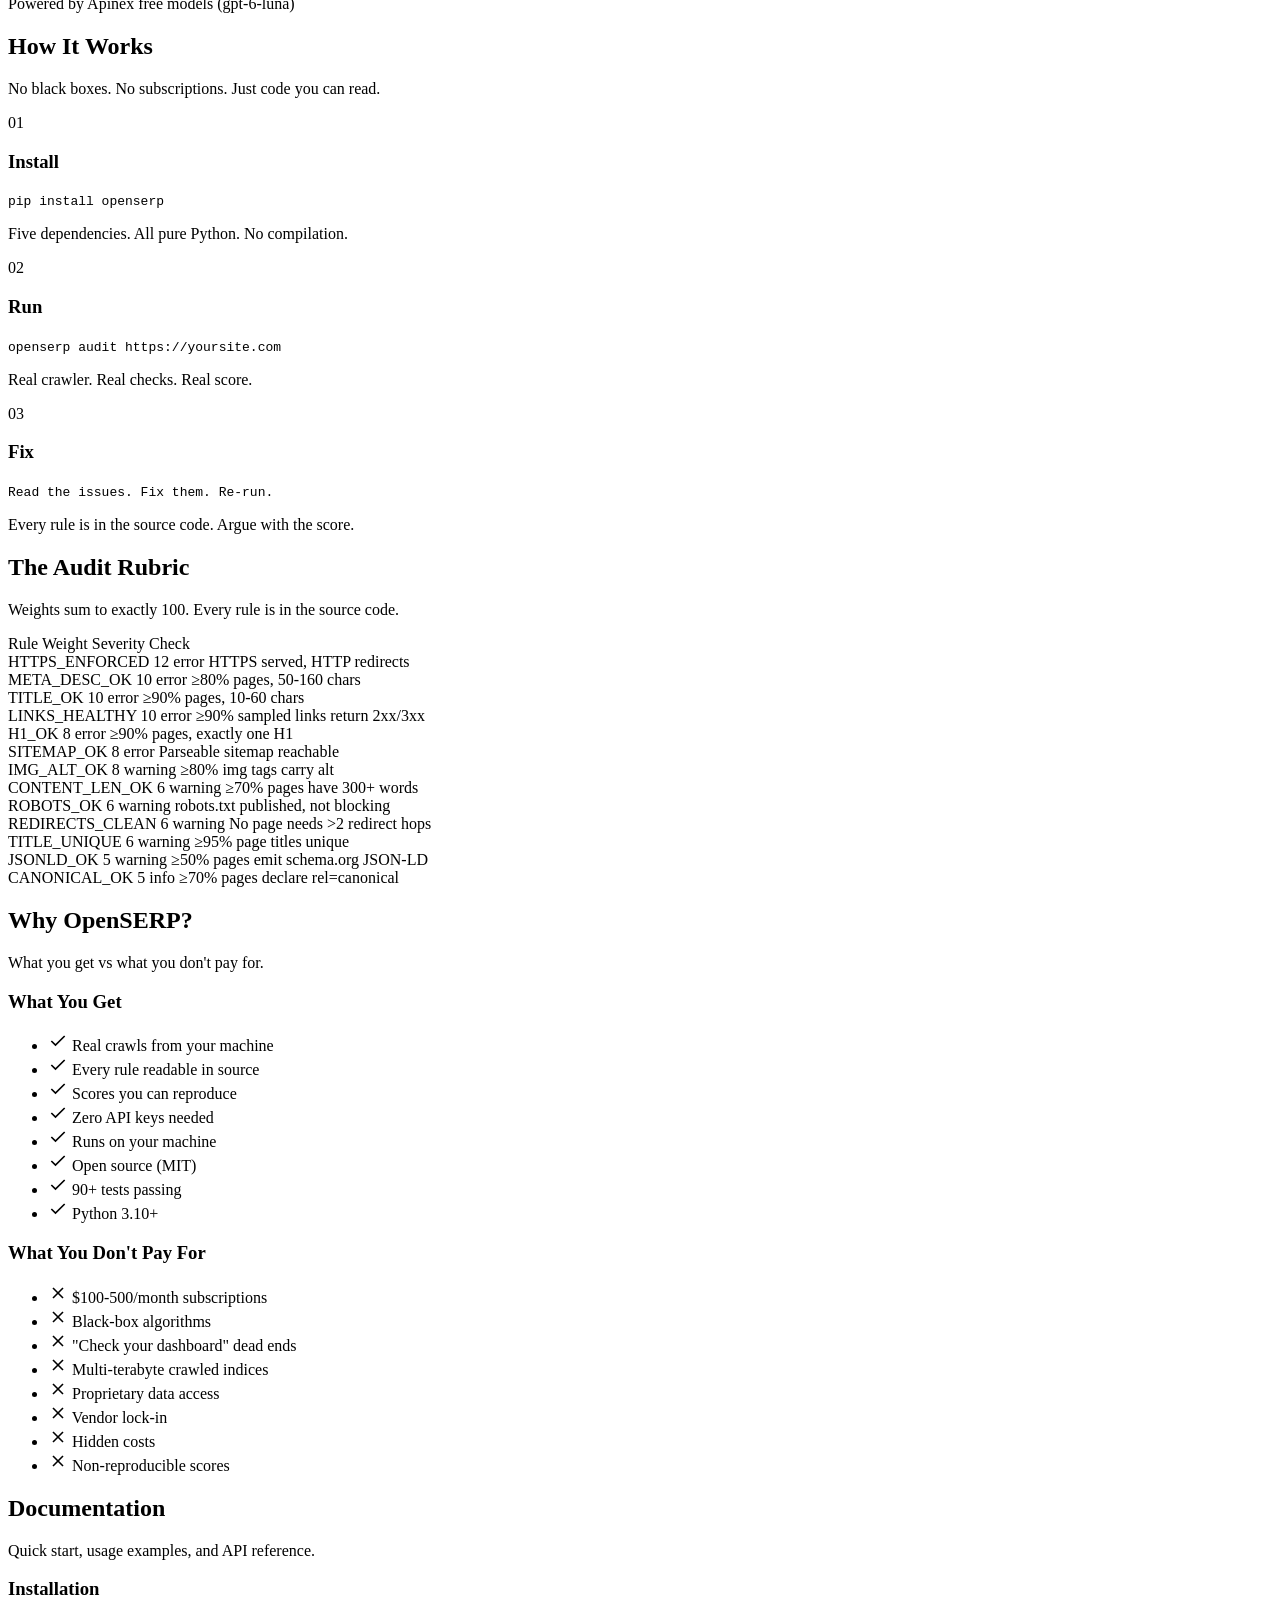
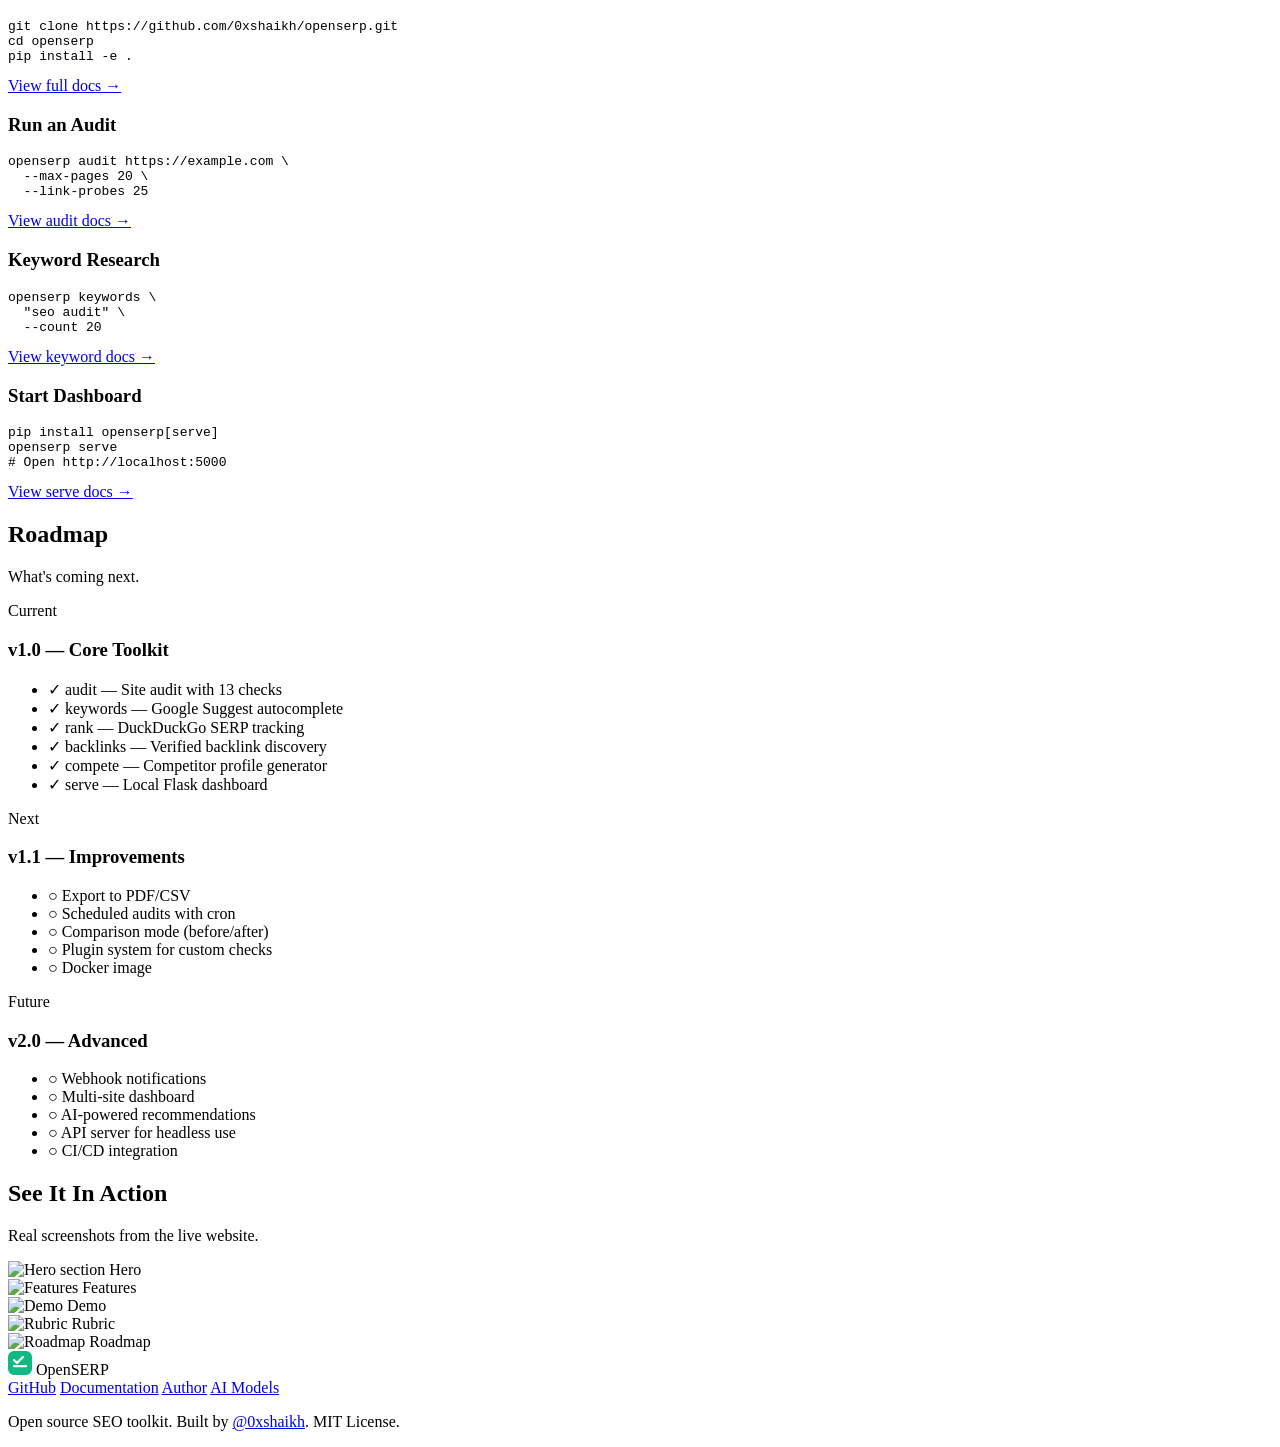
==== commit e782708c: "feat: add motion graphics and animations - Animated background with floating shapes and grid - Anima" ====
--- a/site/index.html
+++ b/site/index.html
@@ -16,6 +16,14 @@
     <link rel="icon" href="data:image/svg+xml,<svg xmlns='http://www.w3.org/2000/svg' viewBox='0 0 32 32'><rect width='32' height='32' rx='8' fill='%2310b981'/><path d='M8 12l4 4 8-8' stroke='white' stroke-width='3' stroke-linecap='round' stroke-linejoin='round'/><path d='M8 20h16' stroke='white' stroke-width='3' stroke-linecap='round'/></svg>">
 </head>
 <body>
+    <!-- Animated Background -->
+    <div class="animated-bg">
+        <div class="bg-shape shape-1"></div>
+        <div class="bg-shape shape-2"></div>
+        <div class="bg-shape shape-3"></div>
+        <div class="bg-grid"></div>
+    </div>
+
     <nav class="nav">
         <div class="nav-container">
             <a href="/" class="nav-logo">
@@ -77,15 +85,15 @@
             <div class="container">
                 <div class="stats-grid">
                     <div class="stat-item">
-                        <span class="stat-number">6</span>
+                        <span class="stat-number" data-target="6">0</span>
                         <span class="stat-label">Commands</span>
                     </div>
                     <div class="stat-item">
-                        <span class="stat-number">5</span>
+                        <span class="stat-number" data-target="5">0</span>
                         <span class="stat-label">Dependencies</span>
                     </div>
                     <div class="stat-item">
-                        <span class="stat-number">90+</span>
+                        <span class="stat-number" data-target="90">0</span>
                         <span class="stat-label">Tests Passing</span>
                     </div>
                     <div class="stat-item">
@@ -99,10 +107,10 @@
         <!-- Features Section -->
         <section class="section" id="features">
             <div class="container">
-                <h2 class="section-title">Everything You Need for SEO Research</h2>
-                <p class="section-desc">Six commands. Five dependencies. Zero API keys. All reproducible.</p>
+                <h2 class="section-title reveal">Everything You Need for SEO Research</h2>
+                <p class="section-desc reveal reveal-delay-1">Six commands. Five dependencies. Zero API keys. All reproducible.</p>
                 <div class="features-grid">
-                    <div class="feature-card">
+                    <div class="feature-card reveal reveal-delay-2">
                         <div class="feature-icon">
                             <svg width="24" height="24" viewBox="0 0 24 24" fill="none" stroke="currentColor" stroke-width="2">
                                 <circle cx="12" cy="12" r="10"></circle>
@@ -117,7 +125,7 @@
                             <span class="tag">Rubric</span>
                         </div>
                     </div>
-                    <div class="feature-card">
+                    <div class="feature-card reveal reveal-delay-3">
                         <div class="feature-icon">
                             <svg width="24" height="24" viewBox="0 0 24 24" fill="none" stroke="currentColor" stroke-width="2">
                                 <circle cx="11" cy="11" r="8"></circle>
@@ -132,7 +140,7 @@
                             <span class="tag">Deduped</span>
                         </div>
                     </div>
-                    <div class="feature-card">
+                    <div class="feature-card reveal reveal-delay-4">
                         <div class="feature-icon">
                             <svg width="24" height="24" viewBox="0 0 24 24" fill="none" stroke="currentColor" stroke-width="2">
                                 <path d="M3 3v18h18"></path>
@@ -147,7 +155,7 @@
                             <span class="tag">SQLite</span>
                         </div>
                     </div>
-                    <div class="feature-card">
+                    <div class="feature-card reveal reveal-delay-2">
                         <div class="feature-icon">
                             <svg width="24" height="24" viewBox="0 0 24 24" fill="none" stroke="currentColor" stroke-width="2">
                                 <path d="M10 13a5 5 0 0 0 7.54.54l3-3a5 5 0 0 0-7.07-7.07l-1.72 1.71"></path>
@@ -162,7 +170,7 @@
                             <span class="tag">No Database</span>
                         </div>
                     </div>
-                    <div class="feature-card">
+                    <div class="feature-card reveal reveal-delay-3">
                         <div class="feature-icon">
                             <svg width="24" height="24" viewBox="0 0 24 24" fill="none" stroke="currentColor" stroke-width="2">
                                 <path d="M21 15a2 2 0 0 1-2 2H7l-4 4V5a2 2 0 0 1 2-2h14a2 2 0 0 1 2 2z"></path>
@@ -176,7 +184,7 @@
                             <span class="tag">Profile</span>
                         </div>
                     </div>
-                    <div class="feature-card">
+                    <div class="feature-card reveal reveal-delay-4">
                         <div class="feature-icon">
                             <svg width="24" height="24" viewBox="0 0 24 24" fill="none" stroke="currentColor" stroke-width="2">
                                 <rect x="2" y="3" width="20" height="14" rx="2" ry="2"></rect>
